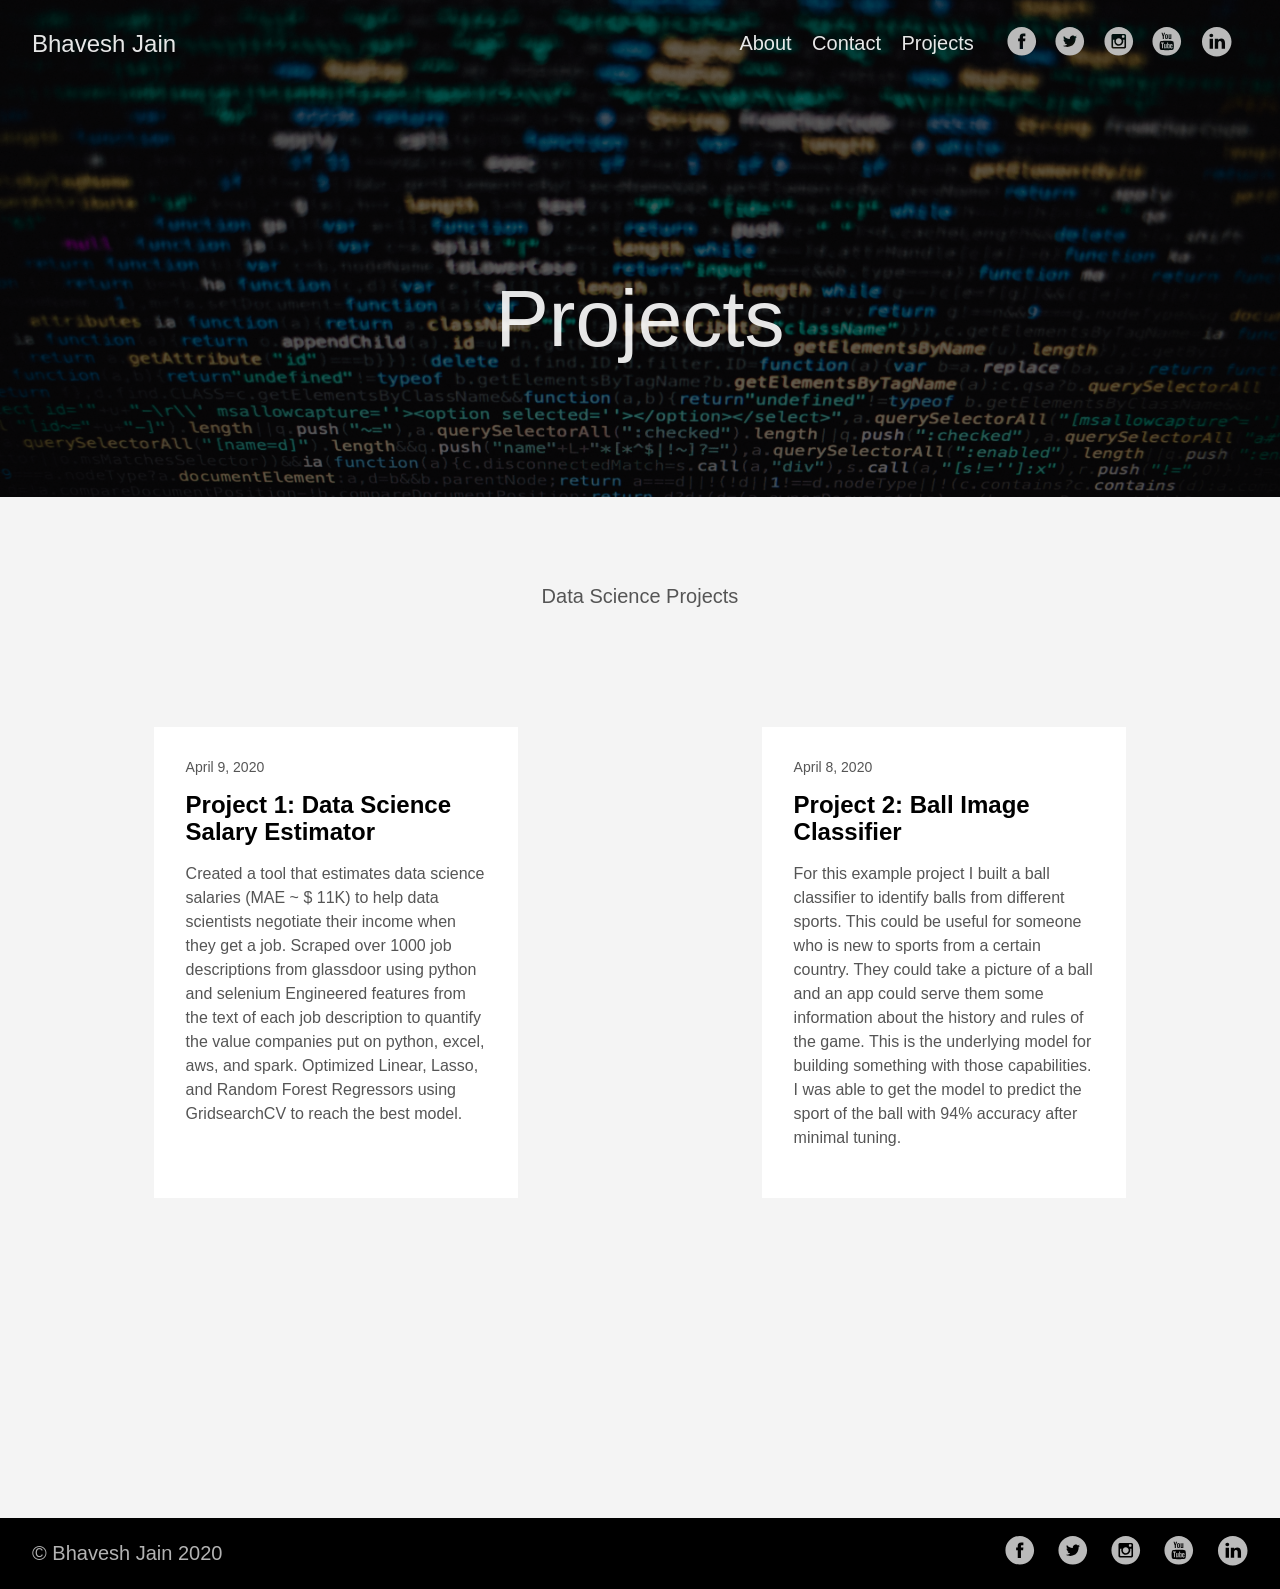
==== post/index.html @ 9113137d "Add files via upload" ====
<!DOCTYPE html>
<html lang="en-us">
  <head>
    <meta charset="utf-8">
    <meta http-equiv="X-UA-Compatible" content="IE=edge,chrome=1">
    
    <title>Projects | Bhavesh Jain</title>
    <meta name="viewport" content="width=device-width,minimum-scale=1">
    <meta name="generator" content="Hugo 0.72.0" />
    
    
      <META NAME="ROBOTS" CONTENT="NOINDEX, NOFOLLOW">
    

    
    
      <link href="https://bhav1212.github.io/dist/css/app.4fc0b62e4b82c997bb0041217cd6b979.css" rel="stylesheet">
    

    

    
      

    

    
    
      <link href="https://bhav1212.github.io/post/index.xml" rel="alternate" type="application/rss+xml" title="Bhavesh Jain" />
      <link href="https://bhav1212.github.io/post/index.xml" rel="feed" type="application/rss+xml" title="Bhavesh Jain" />
      
    
    
    <meta property="og:title" content="Projects" />
<meta property="og:description" content="The last theme you&#39;ll ever need. Maybe." />
<meta property="og:type" content="website" />
<meta property="og:url" content="https://bhav1212.github.io/post/" />
<meta property="og:updated_time" content="2017-03-02T12:00:00-05:00" />
<meta itemprop="name" content="Projects">
<meta itemprop="description" content="The last theme you&#39;ll ever need. Maybe."><meta name="twitter:card" content="summary"/>
<meta name="twitter:title" content="Projects"/>
<meta name="twitter:description" content="The last theme you&#39;ll ever need. Maybe."/>

	
  </head>

  <body class="ma0 avenir bg-near-white">

    

  
  
  <header class="cover bg-top" style="background-image: url('https://bhav1212.github.io/images/proj.jpg');">
    <div class="bg-black-60">
      <nav class="pv3 ph3 ph4-ns" role="navigation">
  <div class="flex-l justify-between items-center center">
    <a href="https://bhav1212.github.io/" class="f3 fw2 hover-white no-underline white-90 dib">
      
        Bhavesh Jain
      
    </a>
    <div class="flex-l items-center">
      

      
        <ul class="pl0 mr3">
          
          <li class="list f5 f4-ns fw4 dib pr3">
            <a class="hover-white no-underline white-90" href="https://bhav1212.github.io/about/" title="About page">
              About
            </a>
          </li>
          
          <li class="list f5 f4-ns fw4 dib pr3">
            <a class="hover-white no-underline white-90" href="https://bhav1212.github.io/contact/" title="Contact page">
              Contact
            </a>
          </li>
          
          <li class="list f5 f4-ns fw4 dib pr3">
            <a class="hover-white no-underline white-90" href="https://bhav1212.github.io/post/" title="Projects page">
              Projects
            </a>
          </li>
          
        </ul>
      
      



<a href="https://facebook.com/bhav1212" target="_blank" class="link-transition facebook link dib z-999 pt3 pt0-l mr1" title="Facebook link" rel="noopener" aria-label="follow on Facebook——Opens in a new window">
  <svg height="32px"  style="enable-background:new 0 0 67 67;" version="1.1" viewBox="0 0 67 67" width="32px" xml:space="preserve" xmlns="http://www.w3.org/2000/svg" xmlns:xlink="http://www.w3.org/1999/xlink"><path d="M28.765,50.32h6.744V33.998h4.499l0.596-5.624h-5.095  l0.007-2.816c0-1.466,0.14-2.253,2.244-2.253h2.812V17.68h-4.5c-5.405,0-7.307,2.729-7.307,7.317v3.377h-3.369v5.625h3.369V50.32z   M33,64C16.432,64,3,50.569,3,34S16.432,4,33,4s30,13.431,30,30S49.568,64,33,64z" style="fill-rule:evenodd;clip-rule:evenodd;"/></svg>

<span class="new-window"><svg  height="8px"  style="enable-background:new 0 0 1000 1000;" version="1.1" viewBox="0 0 1000 1000" width="8px" xml:space="preserve" xmlns="http://www.w3.org/2000/svg" xmlns:xlink="http://www.w3.org/1999/xlink" >
<path d="M598 128h298v298h-86v-152l-418 418-60-60 418-418h-152v-86zM810 810v-298h86v298c0 46-40 86-86 86h-596c-48 0-86-40-86-86v-596c0-46 38-86 86-86h298v86h-298v596h596z" style="fill-rule:evenodd;clip-rule:evenodd;fill:;"/>
</svg>
</span></a>


<a href="https://twitter.com/bhavjain1212" target="_blank" class="link-transition twitter link dib z-999 pt3 pt0-l mr1" title="Twitter link" rel="noopener" aria-label="follow on Twitter——Opens in a new window">
  <svg height="32px"  style="enable-background:new 0 0 67 67;" version="1.1" viewBox="0 0 67 67" width="32px" xml:space="preserve" xmlns="http://www.w3.org/2000/svg" xmlns:xlink="http://www.w3.org/1999/xlink"><path d="M37.167,22.283c-2.619,0.953-4.274,3.411-4.086,6.101  l0.063,1.038l-1.048-0.127c-3.813-0.487-7.145-2.139-9.974-4.915l-1.383-1.377l-0.356,1.017c-0.754,2.267-0.272,4.661,1.299,6.271  c0.838,0.89,0.649,1.017-0.796,0.487c-0.503-0.169-0.943-0.296-0.985-0.233c-0.146,0.149,0.356,2.076,0.754,2.839  c0.545,1.06,1.655,2.097,2.871,2.712l1.027,0.487l-1.215,0.021c-1.173,0-1.215,0.021-1.089,0.467  c0.419,1.377,2.074,2.839,3.918,3.475l1.299,0.444l-1.131,0.678c-1.676,0.976-3.646,1.526-5.616,1.568  C19.775,43.256,19,43.341,19,43.405c0,0.211,2.557,1.397,4.044,1.864c4.463,1.377,9.765,0.783,13.746-1.568  c2.829-1.673,5.657-5,6.978-8.221c0.713-1.716,1.425-4.851,1.425-6.354c0-0.975,0.063-1.102,1.236-2.267  c0.692-0.678,1.341-1.419,1.467-1.631c0.21-0.403,0.188-0.403-0.88-0.043c-1.781,0.636-2.033,0.551-1.152-0.402  c0.649-0.678,1.425-1.907,1.425-2.267c0-0.063-0.314,0.042-0.671,0.233c-0.377,0.212-1.215,0.53-1.844,0.72l-1.131,0.361l-1.027-0.7  c-0.566-0.381-1.361-0.805-1.781-0.932C39.766,21.902,38.131,21.944,37.167,22.283z M33,64C16.432,64,3,50.569,3,34S16.432,4,33,4  s30,13.431,30,30S49.568,64,33,64z" style="fill-rule:evenodd;clip-rule:evenodd;fill:;"/></svg>

<span class="new-window"><svg  height="8px"  style="enable-background:new 0 0 1000 1000;" version="1.1" viewBox="0 0 1000 1000" width="8px" xml:space="preserve" xmlns="http://www.w3.org/2000/svg" xmlns:xlink="http://www.w3.org/1999/xlink" >
<path d="M598 128h298v298h-86v-152l-418 418-60-60 418-418h-152v-86zM810 810v-298h86v298c0 46-40 86-86 86h-596c-48 0-86-40-86-86v-596c0-46 38-86 86-86h298v86h-298v596h596z" style="fill-rule:evenodd;clip-rule:evenodd;fill:;"/>
</svg>
</span></a>


<a href="https://instagram.com/bhav1212" target="_blank" class="link-transition instagram link dib z-999 pt3 pt0-l mr1" title="Instagram link" rel="noopener" aria-label="follow on Instagram——Opens in a new window">
  <svg height="32px"  style="enable-background:new 0 0 67 67;" version="1.1" viewBox="0 0 67 67" width="32px" xml:space="preserve" xmlns="http://www.w3.org/2000/svg" xmlns:xlink="http://www.w3.org/1999/xlink"><path d="M42.271,26.578v-0.006c0.502,0,1.005,0.01,1.508-0.002  c0.646-0.017,1.172-0.57,1.172-1.217c0-0.963,0-1.927,0-2.89c0-0.691-0.547-1.24-1.236-1.241c-0.961,0-1.922-0.001-2.883,0  c-0.688,0.001-1.236,0.552-1.236,1.243c-0.001,0.955-0.004,1.91,0.003,2.865c0.001,0.143,0.028,0.291,0.073,0.426  c0.173,0.508,0.639,0.82,1.209,0.823C41.344,26.579,41.808,26.578,42.271,26.578z M33,27.817c-3.384-0.002-6.135,2.721-6.182,6.089  c-0.049,3.46,2.72,6.201,6.04,6.272c3.454,0.074,6.248-2.686,6.321-6.043C39.254,30.675,36.462,27.815,33,27.817z M21.046,31.116  v0.082c0,4.515-0.001,9.03,0,13.545c0,0.649,0.562,1.208,1.212,1.208c7.16,0.001,14.319,0.001,21.479,0  c0.656,0,1.215-0.557,1.215-1.212c0.001-4.509,0-9.02,0-13.528v-0.094h-2.912c0.411,1.313,0.537,2.651,0.376,4.014  c-0.161,1.363-0.601,2.631-1.316,3.803s-1.644,2.145-2.779,2.918c-2.944,2.006-6.821,2.182-9.946,0.428  c-1.579-0.885-2.819-2.12-3.685-3.713c-1.289-2.373-1.495-4.865-0.739-7.451C22.983,31.116,22.021,31.116,21.046,31.116z   M45.205,49.255c0.159-0.026,0.318-0.049,0.475-0.083c1.246-0.265,2.264-1.304,2.508-2.557c0.025-0.137,0.045-0.273,0.067-0.409  V21.794c-0.021-0.133-0.04-0.268-0.065-0.401c-0.268-1.367-1.396-2.428-2.78-2.618c-0.058-0.007-0.113-0.02-0.17-0.03H20.761  c-0.147,0.027-0.296,0.047-0.441,0.08c-1.352,0.308-2.352,1.396-2.545,2.766c-0.008,0.057-0.02,0.114-0.029,0.171V46.24  c0.028,0.154,0.05,0.311,0.085,0.465c0.299,1.322,1.427,2.347,2.77,2.52c0.064,0.008,0.13,0.021,0.195,0.03H45.205z M33,64  C16.432,64,3,50.569,3,34S16.432,4,33,4s30,13.431,30,30S49.568,64,33,64z" style="fill-rule:evenodd;clip-rule:evenodd;fill:;"/></svg>

<span class="new-window"><svg  height="8px"  style="enable-background:new 0 0 1000 1000;" version="1.1" viewBox="0 0 1000 1000" width="8px" xml:space="preserve" xmlns="http://www.w3.org/2000/svg" xmlns:xlink="http://www.w3.org/1999/xlink" >
<path d="M598 128h298v298h-86v-152l-418 418-60-60 418-418h-152v-86zM810 810v-298h86v298c0 46-40 86-86 86h-596c-48 0-86-40-86-86v-596c0-46 38-86 86-86h298v86h-298v596h596z" style="fill-rule:evenodd;clip-rule:evenodd;fill:;"/>
</svg>
</span></a>


<a href="https://www.youtube.com/channel/UCHe_uIQyRUcnP-RvTYJxoNQ" target="_blank" class="link-transition youtube link dib z-999 pt3 pt0-l mr1" title="Youtube link" rel="noopener" aria-label="follow on Youtube——Opens in a new window">
  <svg height="32px"  style="enable-background:new 0 0 67 67;" version="1.1" viewBox="0 0 67 67" width="32px" xml:space="preserve" xmlns="http://www.w3.org/2000/svg" xmlns:xlink="http://www.w3.org/1999/xlink"><path d="M42.527,41.34c-0.278,0-0.478,0.078-0.6,0.244  c-0.121,0.156-0.18,0.424-0.18,0.796v0.896h1.543V42.38c0-0.372-0.062-0.64-0.185-0.796C42.989,41.418,42.792,41.34,42.527,41.34z   M36.509,41.309c0.234,0,0.417,0.076,0.544,0.23c0.123,0.155,0.185,0.383,0.185,0.682v4.584c0,0.286-0.053,0.487-0.153,0.611  c-0.1,0.127-0.256,0.189-0.47,0.189c-0.148,0-0.287-0.033-0.421-0.096c-0.135-0.062-0.274-0.171-0.415-0.313v-5.531  c0.119-0.122,0.239-0.213,0.36-0.271C36.26,41.335,36.383,41.309,36.509,41.309z M41.748,44.658v1.672  c0,0.468,0.057,0.792,0.17,0.974c0.118,0.181,0.313,0.269,0.592,0.269c0.289,0,0.491-0.076,0.606-0.229  c0.114-0.153,0.175-0.489,0.175-1.013v-0.405h1.795v0.456c0,0.911-0.217,1.596-0.657,2.059c-0.435,0.459-1.089,0.687-1.958,0.687  c-0.781,0-1.398-0.242-1.847-0.731c-0.448-0.486-0.676-1.157-0.676-2.014v-3.986c0-0.768,0.249-1.398,0.742-1.882  c0.493-0.484,1.128-0.727,1.911-0.727c0.799,0,1.413,0.225,1.843,0.674c0.429,0.448,0.642,1.093,0.642,1.935v2.264H41.748z   M38.623,48.495c-0.271,0.336-0.669,0.501-1.187,0.501c-0.343,0-0.646-0.062-0.912-0.192c-0.267-0.129-0.519-0.327-0.746-0.601  v0.681h-1.764V36.852h1.764v3.875c0.237-0.27,0.485-0.478,0.748-0.616c0.267-0.143,0.534-0.212,0.805-0.212  c0.554,0,0.975,0.189,1.265,0.565c0.294,0.379,0.438,0.933,0.438,1.66v4.926C39.034,47.678,38.897,48.159,38.623,48.495z   M30.958,48.884v-0.976c-0.325,0.361-0.658,0.636-1.009,0.822c-0.349,0.191-0.686,0.282-1.014,0.282  c-0.405,0-0.705-0.129-0.913-0.396c-0.201-0.266-0.305-0.658-0.305-1.189v-7.422h1.744v6.809c0,0.211,0.037,0.362,0.107,0.457  c0.077,0.095,0.196,0.141,0.358,0.141c0.128,0,0.292-0.062,0.488-0.188c0.197-0.125,0.375-0.283,0.542-0.475v-6.744h1.744v8.878  H30.958z M24.916,38.6v10.284h-1.968V38.6h-2.034v-1.748h6.036V38.6H24.916z M32.994,32.978c0-0.001,12.08,0.018,13.514,1.45  c1.439,1.435,1.455,8.514,1.455,8.555c0,0-0.012,7.117-1.455,8.556C45.074,52.969,32.994,53,32.994,53s-12.079-0.031-13.516-1.462  c-1.438-1.435-1.441-8.502-1.441-8.556c0-0.041,0.004-7.12,1.441-8.555C20.916,32.996,32.994,32.977,32.994,32.978z M42.52,29.255  h-1.966v-1.08c-0.358,0.397-0.736,0.703-1.13,0.909c-0.392,0.208-0.771,0.312-1.14,0.312c-0.458,0-0.797-0.146-1.027-0.437  c-0.229-0.291-0.345-0.727-0.345-1.311v-8.172h1.962v7.497c0,0.231,0.045,0.399,0.127,0.502c0.08,0.104,0.216,0.156,0.399,0.156  c0.143,0,0.327-0.069,0.548-0.206c0.22-0.137,0.423-0.312,0.605-0.527v-7.422h1.966V29.255z M31.847,27.588  c0.139,0.147,0.339,0.219,0.6,0.219c0.266,0,0.476-0.075,0.634-0.223c0.157-0.152,0.235-0.358,0.235-0.618v-5.327  c0-0.214-0.08-0.387-0.241-0.519c-0.16-0.131-0.37-0.196-0.628-0.196c-0.241,0-0.435,0.065-0.586,0.196  c-0.148,0.132-0.225,0.305-0.225,0.519v5.327C31.636,27.233,31.708,27.439,31.847,27.588z M30.408,19.903  c0.528-0.449,1.241-0.674,2.132-0.674c0.812,0,1.48,0.237,2.001,0.711c0.517,0.473,0.777,1.083,0.777,1.828v5.051  c0,0.836-0.255,1.491-0.762,1.968c-0.513,0.476-1.212,0.714-2.106,0.714c-0.858,0-1.547-0.246-2.064-0.736  c-0.513-0.492-0.772-1.152-0.772-1.983v-5.068C29.613,20.954,29.877,20.351,30.408,19.903z M24.262,16h-2.229l2.634,8.003v5.252  h2.213v-5.5L29.454,16h-2.25l-1.366,5.298h-0.139L24.262,16z M33,64C16.432,64,3,50.569,3,34S16.432,4,33,4s30,13.431,30,30  S49.568,64,33,64z" style="fill-rule:evenodd;clip-rule:evenodd;fill:;"/></svg>

<span class="new-window"><svg  height="8px"  style="enable-background:new 0 0 1000 1000;" version="1.1" viewBox="0 0 1000 1000" width="8px" xml:space="preserve" xmlns="http://www.w3.org/2000/svg" xmlns:xlink="http://www.w3.org/1999/xlink" >
<path d="M598 128h298v298h-86v-152l-418 418-60-60 418-418h-152v-86zM810 810v-298h86v298c0 46-40 86-86 86h-596c-48 0-86-40-86-86v-596c0-46 38-86 86-86h298v86h-298v596h596z" style="fill-rule:evenodd;clip-rule:evenodd;fill:;"/>
</svg>
</span></a>


<a href="https://www.linkedin.com/in/bhav1212/" target="_blank" class="link-transition linkedin link dib z-999 pt3 pt0-l mr1" title="LinkedIn link" rel="noopener" aria-label="follow on LinkedIn——Opens in a new window">
  <svg  height="32px"  style="enable-background:new 0 0 65 65;" version="1.1" viewBox="0 0 65 65" width="32px" xml:space="preserve" xmlns="http://www.w3.org/2000/svg" xmlns:xlink="http://www.w3.org/1999/xlink">
  <path d="M50.837,48.137V36.425c0-6.275-3.35-9.195-7.816-9.195  c-3.604,0-5.219,1.983-6.119,3.374V27.71h-6.79c0.09,1.917,0,20.427,0,20.427h6.79V36.729c0-0.609,0.044-1.219,0.224-1.655  c0.49-1.22,1.607-2.483,3.482-2.483c2.458,0,3.44,1.873,3.44,4.618v10.929H50.837z M22.959,24.922c2.367,0,3.842-1.57,3.842-3.531  c-0.044-2.003-1.475-3.528-3.797-3.528s-3.841,1.524-3.841,3.528c0,1.961,1.474,3.531,3.753,3.531H22.959z M34,64  C17.432,64,4,50.568,4,34C4,17.431,17.432,4,34,4s30,13.431,30,30C64,50.568,50.568,64,34,64z M26.354,48.137V27.71h-6.789v20.427  H26.354z" style="fill-rule:evenodd;clip-rule:evenodd;fill:;"/>
</svg>

<span class="new-window"><svg  height="8px"  style="enable-background:new 0 0 1000 1000;" version="1.1" viewBox="0 0 1000 1000" width="8px" xml:space="preserve" xmlns="http://www.w3.org/2000/svg" xmlns:xlink="http://www.w3.org/1999/xlink" >
<path d="M598 128h298v298h-86v-152l-418 418-60-60 418-418h-152v-86zM810 810v-298h86v298c0 46-40 86-86 86h-596c-48 0-86-40-86-86v-596c0-46 38-86 86-86h298v86h-298v596h596z" style="fill-rule:evenodd;clip-rule:evenodd;fill:;"/>
</svg>
</span></a>









    </div>
  </div>
</nav>

      <div class="tc-l pv4 pv6-l ph3 ph4-ns">
        <h1 class="f2 f-subheadline-l fw2 white-90 mb0 lh-title">
          Projects
        </h1>
        
      </div>
    </div>
  </header>


    <main class="pb7" role="main">
      

  <article class="pa3 pa4-ns nested-copy-line-height nested-img">
    <section class="cf ph3 ph5-l pv3 pv4-l f4 tc-l center measure-wide lh-copy mid-gray">
      <p>Data Science Projects</p>

    </section>
    <aside class="flex-ns flex-wrap justify-around mt5">
      
        <div class="relative w-100 w-30-l mb4 bg-white">
          
            <div class="mb3 pa4 mid-gray overflow-hidden">
    
      <div class="f6">
        April 9, 2020
      </div>
    
    <h1 class="f3 near-black">
      <a href="https://bhav1212.github.io/post/project-1/" class="link black dim">
        Project 1: Data Science Salary Estimator
      </a>
    </h1>
    <div class="nested-links f5 lh-copy nested-copy-line-height">
      Created a tool that estimates data science salaries (MAE ~ $ 11K) to help data scientists negotiate their income when they get a job. Scraped over 1000 job descriptions from glassdoor using python and selenium Engineered features from the text of each job description to quantify the value companies put on python, excel, aws, and spark. Optimized Linear, Lasso, and Random Forest Regressors using GridsearchCV to reach the best model.
    </div>
  </div>

        </div>
      
        <div class="relative w-100 w-30-l mb4 bg-white">
          
            <div class="mb3 pa4 mid-gray overflow-hidden">
    
      <div class="f6">
        April 8, 2020
      </div>
    
    <h1 class="f3 near-black">
      <a href="https://bhav1212.github.io/post/project-2/" class="link black dim">
        Project 2: Ball Image Classifier
      </a>
    </h1>
    <div class="nested-links f5 lh-copy nested-copy-line-height">
      For this example project I built a ball classifier to identify balls from different sports. This could be useful for someone who is new to sports from a certain country. They could take a picture of a ball and an app could serve them some information about the history and rules of the game. This is the underlying model for building something with those capabilities.
I was able to get the model to predict the sport of the ball with 94% accuracy after minimal tuning.
    </div>
  </div>

        </div>
      
    </aside>
    


  </article>

    </main>
    <footer class="bg-black bottom-0 w-100 pa3" role="contentinfo">
  <div class="flex justify-between">
  <a class="f4 fw4 hover-white no-underline white-70 dn dib-ns pv2 ph3" href="https://bhav1212.github.io" >
    &copy;  Bhavesh Jain 2020 
  </a>
    <div>



<a href="https://facebook.com/bhav1212" target="_blank" class="link-transition facebook link dib z-999 pt3 pt0-l mr1" title="Facebook link" rel="noopener" aria-label="follow on Facebook——Opens in a new window">
  <svg height="32px"  style="enable-background:new 0 0 67 67;" version="1.1" viewBox="0 0 67 67" width="32px" xml:space="preserve" xmlns="http://www.w3.org/2000/svg" xmlns:xlink="http://www.w3.org/1999/xlink"><path d="M28.765,50.32h6.744V33.998h4.499l0.596-5.624h-5.095  l0.007-2.816c0-1.466,0.14-2.253,2.244-2.253h2.812V17.68h-4.5c-5.405,0-7.307,2.729-7.307,7.317v3.377h-3.369v5.625h3.369V50.32z   M33,64C16.432,64,3,50.569,3,34S16.432,4,33,4s30,13.431,30,30S49.568,64,33,64z" style="fill-rule:evenodd;clip-rule:evenodd;"/></svg>

<span class="new-window"><svg  height="8px"  style="enable-background:new 0 0 1000 1000;" version="1.1" viewBox="0 0 1000 1000" width="8px" xml:space="preserve" xmlns="http://www.w3.org/2000/svg" xmlns:xlink="http://www.w3.org/1999/xlink" >
<path d="M598 128h298v298h-86v-152l-418 418-60-60 418-418h-152v-86zM810 810v-298h86v298c0 46-40 86-86 86h-596c-48 0-86-40-86-86v-596c0-46 38-86 86-86h298v86h-298v596h596z" style="fill-rule:evenodd;clip-rule:evenodd;fill:;"/>
</svg>
</span></a>


<a href="https://twitter.com/bhavjain1212" target="_blank" class="link-transition twitter link dib z-999 pt3 pt0-l mr1" title="Twitter link" rel="noopener" aria-label="follow on Twitter——Opens in a new window">
  <svg height="32px"  style="enable-background:new 0 0 67 67;" version="1.1" viewBox="0 0 67 67" width="32px" xml:space="preserve" xmlns="http://www.w3.org/2000/svg" xmlns:xlink="http://www.w3.org/1999/xlink"><path d="M37.167,22.283c-2.619,0.953-4.274,3.411-4.086,6.101  l0.063,1.038l-1.048-0.127c-3.813-0.487-7.145-2.139-9.974-4.915l-1.383-1.377l-0.356,1.017c-0.754,2.267-0.272,4.661,1.299,6.271  c0.838,0.89,0.649,1.017-0.796,0.487c-0.503-0.169-0.943-0.296-0.985-0.233c-0.146,0.149,0.356,2.076,0.754,2.839  c0.545,1.06,1.655,2.097,2.871,2.712l1.027,0.487l-1.215,0.021c-1.173,0-1.215,0.021-1.089,0.467  c0.419,1.377,2.074,2.839,3.918,3.475l1.299,0.444l-1.131,0.678c-1.676,0.976-3.646,1.526-5.616,1.568  C19.775,43.256,19,43.341,19,43.405c0,0.211,2.557,1.397,4.044,1.864c4.463,1.377,9.765,0.783,13.746-1.568  c2.829-1.673,5.657-5,6.978-8.221c0.713-1.716,1.425-4.851,1.425-6.354c0-0.975,0.063-1.102,1.236-2.267  c0.692-0.678,1.341-1.419,1.467-1.631c0.21-0.403,0.188-0.403-0.88-0.043c-1.781,0.636-2.033,0.551-1.152-0.402  c0.649-0.678,1.425-1.907,1.425-2.267c0-0.063-0.314,0.042-0.671,0.233c-0.377,0.212-1.215,0.53-1.844,0.72l-1.131,0.361l-1.027-0.7  c-0.566-0.381-1.361-0.805-1.781-0.932C39.766,21.902,38.131,21.944,37.167,22.283z M33,64C16.432,64,3,50.569,3,34S16.432,4,33,4  s30,13.431,30,30S49.568,64,33,64z" style="fill-rule:evenodd;clip-rule:evenodd;fill:;"/></svg>

<span class="new-window"><svg  height="8px"  style="enable-background:new 0 0 1000 1000;" version="1.1" viewBox="0 0 1000 1000" width="8px" xml:space="preserve" xmlns="http://www.w3.org/2000/svg" xmlns:xlink="http://www.w3.org/1999/xlink" >
<path d="M598 128h298v298h-86v-152l-418 418-60-60 418-418h-152v-86zM810 810v-298h86v298c0 46-40 86-86 86h-596c-48 0-86-40-86-86v-596c0-46 38-86 86-86h298v86h-298v596h596z" style="fill-rule:evenodd;clip-rule:evenodd;fill:;"/>
</svg>
</span></a>


<a href="https://instagram.com/bhav1212" target="_blank" class="link-transition instagram link dib z-999 pt3 pt0-l mr1" title="Instagram link" rel="noopener" aria-label="follow on Instagram——Opens in a new window">
  <svg height="32px"  style="enable-background:new 0 0 67 67;" version="1.1" viewBox="0 0 67 67" width="32px" xml:space="preserve" xmlns="http://www.w3.org/2000/svg" xmlns:xlink="http://www.w3.org/1999/xlink"><path d="M42.271,26.578v-0.006c0.502,0,1.005,0.01,1.508-0.002  c0.646-0.017,1.172-0.57,1.172-1.217c0-0.963,0-1.927,0-2.89c0-0.691-0.547-1.24-1.236-1.241c-0.961,0-1.922-0.001-2.883,0  c-0.688,0.001-1.236,0.552-1.236,1.243c-0.001,0.955-0.004,1.91,0.003,2.865c0.001,0.143,0.028,0.291,0.073,0.426  c0.173,0.508,0.639,0.82,1.209,0.823C41.344,26.579,41.808,26.578,42.271,26.578z M33,27.817c-3.384-0.002-6.135,2.721-6.182,6.089  c-0.049,3.46,2.72,6.201,6.04,6.272c3.454,0.074,6.248-2.686,6.321-6.043C39.254,30.675,36.462,27.815,33,27.817z M21.046,31.116  v0.082c0,4.515-0.001,9.03,0,13.545c0,0.649,0.562,1.208,1.212,1.208c7.16,0.001,14.319,0.001,21.479,0  c0.656,0,1.215-0.557,1.215-1.212c0.001-4.509,0-9.02,0-13.528v-0.094h-2.912c0.411,1.313,0.537,2.651,0.376,4.014  c-0.161,1.363-0.601,2.631-1.316,3.803s-1.644,2.145-2.779,2.918c-2.944,2.006-6.821,2.182-9.946,0.428  c-1.579-0.885-2.819-2.12-3.685-3.713c-1.289-2.373-1.495-4.865-0.739-7.451C22.983,31.116,22.021,31.116,21.046,31.116z   M45.205,49.255c0.159-0.026,0.318-0.049,0.475-0.083c1.246-0.265,2.264-1.304,2.508-2.557c0.025-0.137,0.045-0.273,0.067-0.409  V21.794c-0.021-0.133-0.04-0.268-0.065-0.401c-0.268-1.367-1.396-2.428-2.78-2.618c-0.058-0.007-0.113-0.02-0.17-0.03H20.761  c-0.147,0.027-0.296,0.047-0.441,0.08c-1.352,0.308-2.352,1.396-2.545,2.766c-0.008,0.057-0.02,0.114-0.029,0.171V46.24  c0.028,0.154,0.05,0.311,0.085,0.465c0.299,1.322,1.427,2.347,2.77,2.52c0.064,0.008,0.13,0.021,0.195,0.03H45.205z M33,64  C16.432,64,3,50.569,3,34S16.432,4,33,4s30,13.431,30,30S49.568,64,33,64z" style="fill-rule:evenodd;clip-rule:evenodd;fill:;"/></svg>

<span class="new-window"><svg  height="8px"  style="enable-background:new 0 0 1000 1000;" version="1.1" viewBox="0 0 1000 1000" width="8px" xml:space="preserve" xmlns="http://www.w3.org/2000/svg" xmlns:xlink="http://www.w3.org/1999/xlink" >
<path d="M598 128h298v298h-86v-152l-418 418-60-60 418-418h-152v-86zM810 810v-298h86v298c0 46-40 86-86 86h-596c-48 0-86-40-86-86v-596c0-46 38-86 86-86h298v86h-298v596h596z" style="fill-rule:evenodd;clip-rule:evenodd;fill:;"/>
</svg>
</span></a>


<a href="https://www.youtube.com/channel/UCHe_uIQyRUcnP-RvTYJxoNQ" target="_blank" class="link-transition youtube link dib z-999 pt3 pt0-l mr1" title="Youtube link" rel="noopener" aria-label="follow on Youtube——Opens in a new window">
  <svg height="32px"  style="enable-background:new 0 0 67 67;" version="1.1" viewBox="0 0 67 67" width="32px" xml:space="preserve" xmlns="http://www.w3.org/2000/svg" xmlns:xlink="http://www.w3.org/1999/xlink"><path d="M42.527,41.34c-0.278,0-0.478,0.078-0.6,0.244  c-0.121,0.156-0.18,0.424-0.18,0.796v0.896h1.543V42.38c0-0.372-0.062-0.64-0.185-0.796C42.989,41.418,42.792,41.34,42.527,41.34z   M36.509,41.309c0.234,0,0.417,0.076,0.544,0.23c0.123,0.155,0.185,0.383,0.185,0.682v4.584c0,0.286-0.053,0.487-0.153,0.611  c-0.1,0.127-0.256,0.189-0.47,0.189c-0.148,0-0.287-0.033-0.421-0.096c-0.135-0.062-0.274-0.171-0.415-0.313v-5.531  c0.119-0.122,0.239-0.213,0.36-0.271C36.26,41.335,36.383,41.309,36.509,41.309z M41.748,44.658v1.672  c0,0.468,0.057,0.792,0.17,0.974c0.118,0.181,0.313,0.269,0.592,0.269c0.289,0,0.491-0.076,0.606-0.229  c0.114-0.153,0.175-0.489,0.175-1.013v-0.405h1.795v0.456c0,0.911-0.217,1.596-0.657,2.059c-0.435,0.459-1.089,0.687-1.958,0.687  c-0.781,0-1.398-0.242-1.847-0.731c-0.448-0.486-0.676-1.157-0.676-2.014v-3.986c0-0.768,0.249-1.398,0.742-1.882  c0.493-0.484,1.128-0.727,1.911-0.727c0.799,0,1.413,0.225,1.843,0.674c0.429,0.448,0.642,1.093,0.642,1.935v2.264H41.748z   M38.623,48.495c-0.271,0.336-0.669,0.501-1.187,0.501c-0.343,0-0.646-0.062-0.912-0.192c-0.267-0.129-0.519-0.327-0.746-0.601  v0.681h-1.764V36.852h1.764v3.875c0.237-0.27,0.485-0.478,0.748-0.616c0.267-0.143,0.534-0.212,0.805-0.212  c0.554,0,0.975,0.189,1.265,0.565c0.294,0.379,0.438,0.933,0.438,1.66v4.926C39.034,47.678,38.897,48.159,38.623,48.495z   M30.958,48.884v-0.976c-0.325,0.361-0.658,0.636-1.009,0.822c-0.349,0.191-0.686,0.282-1.014,0.282  c-0.405,0-0.705-0.129-0.913-0.396c-0.201-0.266-0.305-0.658-0.305-1.189v-7.422h1.744v6.809c0,0.211,0.037,0.362,0.107,0.457  c0.077,0.095,0.196,0.141,0.358,0.141c0.128,0,0.292-0.062,0.488-0.188c0.197-0.125,0.375-0.283,0.542-0.475v-6.744h1.744v8.878  H30.958z M24.916,38.6v10.284h-1.968V38.6h-2.034v-1.748h6.036V38.6H24.916z M32.994,32.978c0-0.001,12.08,0.018,13.514,1.45  c1.439,1.435,1.455,8.514,1.455,8.555c0,0-0.012,7.117-1.455,8.556C45.074,52.969,32.994,53,32.994,53s-12.079-0.031-13.516-1.462  c-1.438-1.435-1.441-8.502-1.441-8.556c0-0.041,0.004-7.12,1.441-8.555C20.916,32.996,32.994,32.977,32.994,32.978z M42.52,29.255  h-1.966v-1.08c-0.358,0.397-0.736,0.703-1.13,0.909c-0.392,0.208-0.771,0.312-1.14,0.312c-0.458,0-0.797-0.146-1.027-0.437  c-0.229-0.291-0.345-0.727-0.345-1.311v-8.172h1.962v7.497c0,0.231,0.045,0.399,0.127,0.502c0.08,0.104,0.216,0.156,0.399,0.156  c0.143,0,0.327-0.069,0.548-0.206c0.22-0.137,0.423-0.312,0.605-0.527v-7.422h1.966V29.255z M31.847,27.588  c0.139,0.147,0.339,0.219,0.6,0.219c0.266,0,0.476-0.075,0.634-0.223c0.157-0.152,0.235-0.358,0.235-0.618v-5.327  c0-0.214-0.08-0.387-0.241-0.519c-0.16-0.131-0.37-0.196-0.628-0.196c-0.241,0-0.435,0.065-0.586,0.196  c-0.148,0.132-0.225,0.305-0.225,0.519v5.327C31.636,27.233,31.708,27.439,31.847,27.588z M30.408,19.903  c0.528-0.449,1.241-0.674,2.132-0.674c0.812,0,1.48,0.237,2.001,0.711c0.517,0.473,0.777,1.083,0.777,1.828v5.051  c0,0.836-0.255,1.491-0.762,1.968c-0.513,0.476-1.212,0.714-2.106,0.714c-0.858,0-1.547-0.246-2.064-0.736  c-0.513-0.492-0.772-1.152-0.772-1.983v-5.068C29.613,20.954,29.877,20.351,30.408,19.903z M24.262,16h-2.229l2.634,8.003v5.252  h2.213v-5.5L29.454,16h-2.25l-1.366,5.298h-0.139L24.262,16z M33,64C16.432,64,3,50.569,3,34S16.432,4,33,4s30,13.431,30,30  S49.568,64,33,64z" style="fill-rule:evenodd;clip-rule:evenodd;fill:;"/></svg>

<span class="new-window"><svg  height="8px"  style="enable-background:new 0 0 1000 1000;" version="1.1" viewBox="0 0 1000 1000" width="8px" xml:space="preserve" xmlns="http://www.w3.org/2000/svg" xmlns:xlink="http://www.w3.org/1999/xlink" >
<path d="M598 128h298v298h-86v-152l-418 418-60-60 418-418h-152v-86zM810 810v-298h86v298c0 46-40 86-86 86h-596c-48 0-86-40-86-86v-596c0-46 38-86 86-86h298v86h-298v596h596z" style="fill-rule:evenodd;clip-rule:evenodd;fill:;"/>
</svg>
</span></a>


<a href="https://www.linkedin.com/in/bhav1212/" target="_blank" class="link-transition linkedin link dib z-999 pt3 pt0-l mr1" title="LinkedIn link" rel="noopener" aria-label="follow on LinkedIn——Opens in a new window">
  <svg  height="32px"  style="enable-background:new 0 0 65 65;" version="1.1" viewBox="0 0 65 65" width="32px" xml:space="preserve" xmlns="http://www.w3.org/2000/svg" xmlns:xlink="http://www.w3.org/1999/xlink">
  <path d="M50.837,48.137V36.425c0-6.275-3.35-9.195-7.816-9.195  c-3.604,0-5.219,1.983-6.119,3.374V27.71h-6.79c0.09,1.917,0,20.427,0,20.427h6.79V36.729c0-0.609,0.044-1.219,0.224-1.655  c0.49-1.22,1.607-2.483,3.482-2.483c2.458,0,3.44,1.873,3.44,4.618v10.929H50.837z M22.959,24.922c2.367,0,3.842-1.57,3.842-3.531  c-0.044-2.003-1.475-3.528-3.797-3.528s-3.841,1.524-3.841,3.528c0,1.961,1.474,3.531,3.753,3.531H22.959z M34,64  C17.432,64,4,50.568,4,34C4,17.431,17.432,4,34,4s30,13.431,30,30C64,50.568,50.568,64,34,64z M26.354,48.137V27.71h-6.789v20.427  H26.354z" style="fill-rule:evenodd;clip-rule:evenodd;fill:;"/>
</svg>

<span class="new-window"><svg  height="8px"  style="enable-background:new 0 0 1000 1000;" version="1.1" viewBox="0 0 1000 1000" width="8px" xml:space="preserve" xmlns="http://www.w3.org/2000/svg" xmlns:xlink="http://www.w3.org/1999/xlink" >
<path d="M598 128h298v298h-86v-152l-418 418-60-60 418-418h-152v-86zM810 810v-298h86v298c0 46-40 86-86 86h-596c-48 0-86-40-86-86v-596c0-46 38-86 86-86h298v86h-298v596h596z" style="fill-rule:evenodd;clip-rule:evenodd;fill:;"/>
</svg>
</span></a>








</div>
  </div>
</footer>

    

  <script src="https://bhav1212.github.io/dist/js/app.3fc0f988d21662902933.js"></script>


  </body>
</html>
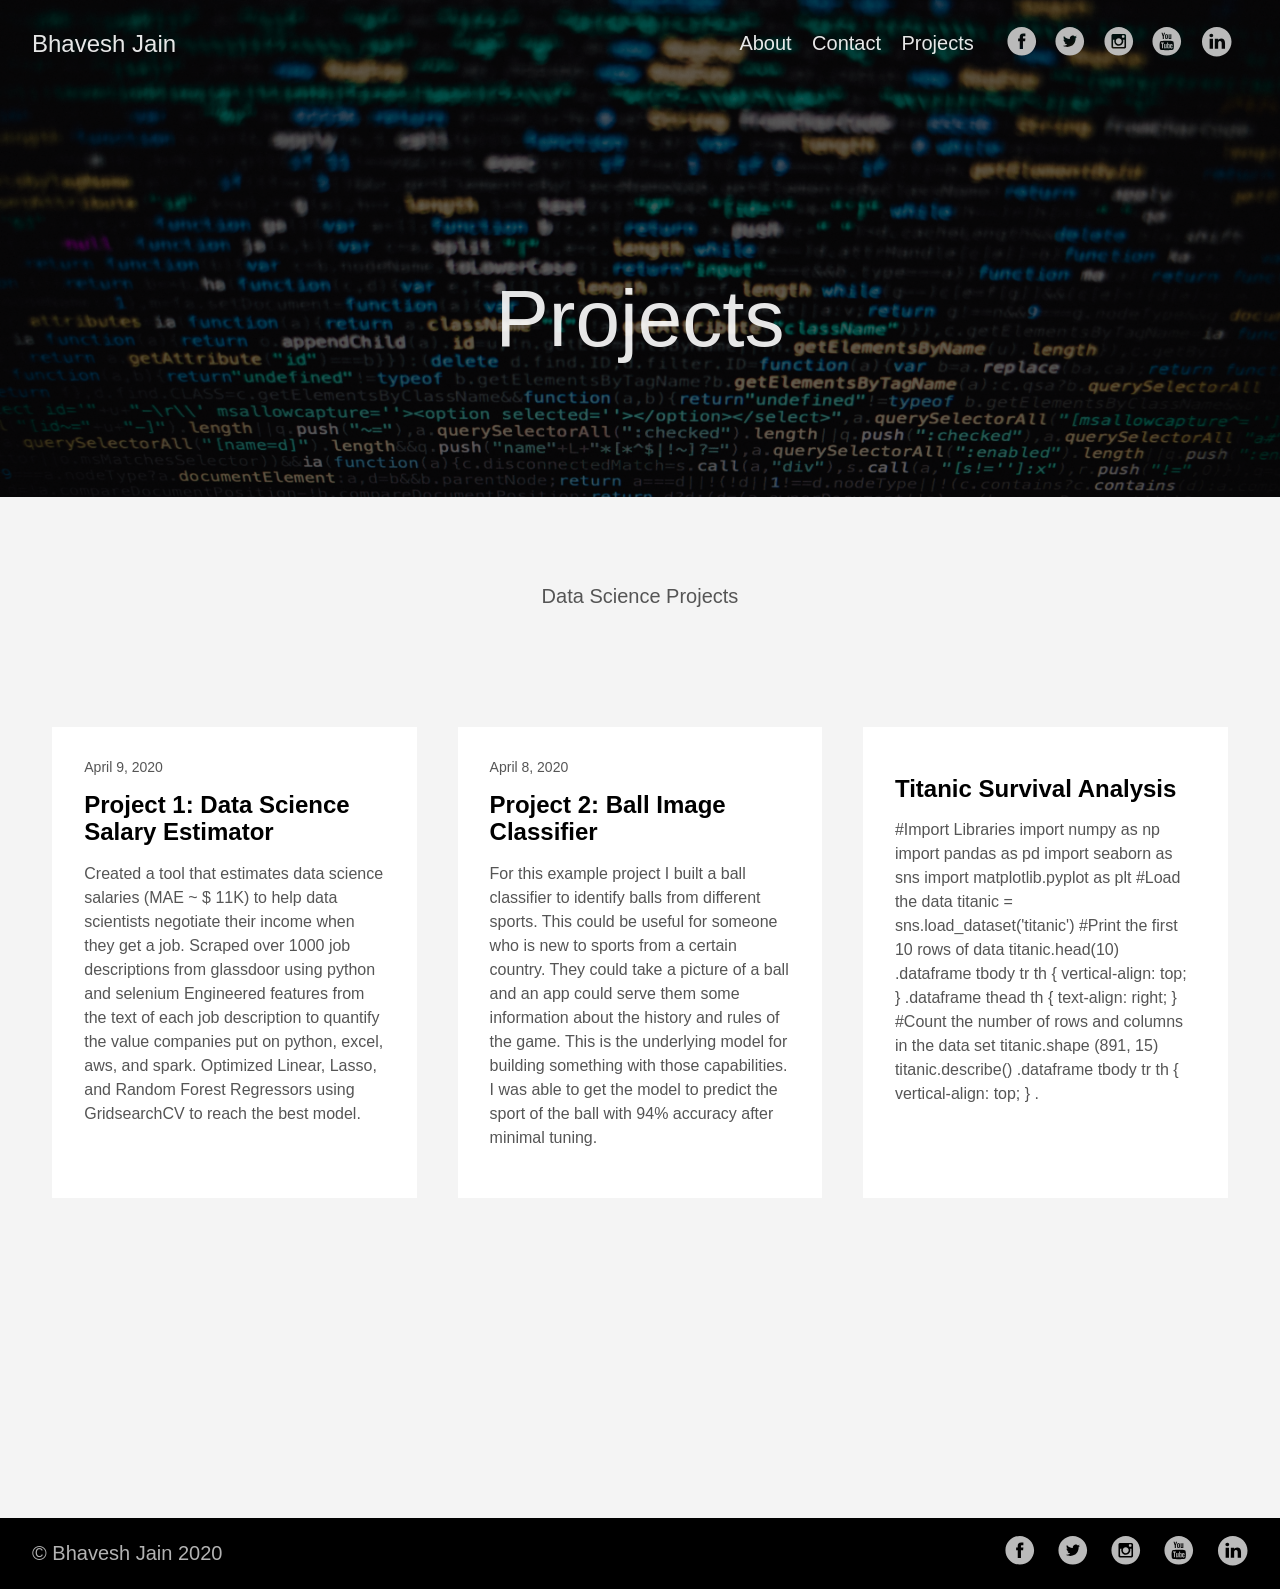
==== commit 3a73ecd2: "Add files via upload" ====
--- a/post/index.html
+++ b/post/index.html
@@ -208,6 +208,22 @@
 
         </div>
       
+        <div class="relative w-100 w-30-l mb4 bg-white">
+          
+            <div class="mb3 pa4 mid-gray overflow-hidden">
+    
+    <h1 class="f3 near-black">
+      <a href="https://bhav1212.github.io/post/project-3/" class="link black dim">
+        Titanic Survival Analysis
+      </a>
+    </h1>
+    <div class="nested-links f5 lh-copy nested-copy-line-height">
+      #Import Libraries import numpy as np import pandas as pd import seaborn as sns import matplotlib.pyplot as plt #Load the data titanic = sns.load_dataset(&#39;titanic&#39;) #Print the first 10 rows of data titanic.head(10) .dataframe tbody tr th { vertical-align: top; } .dataframe thead th { text-align: right; }  #Count the number of rows and columns in the data set titanic.shape (891, 15)  titanic.describe() .dataframe tbody tr th { vertical-align: top; } .
+    </div>
+  </div>
+
+        </div>
+      
     </aside>
     
 
